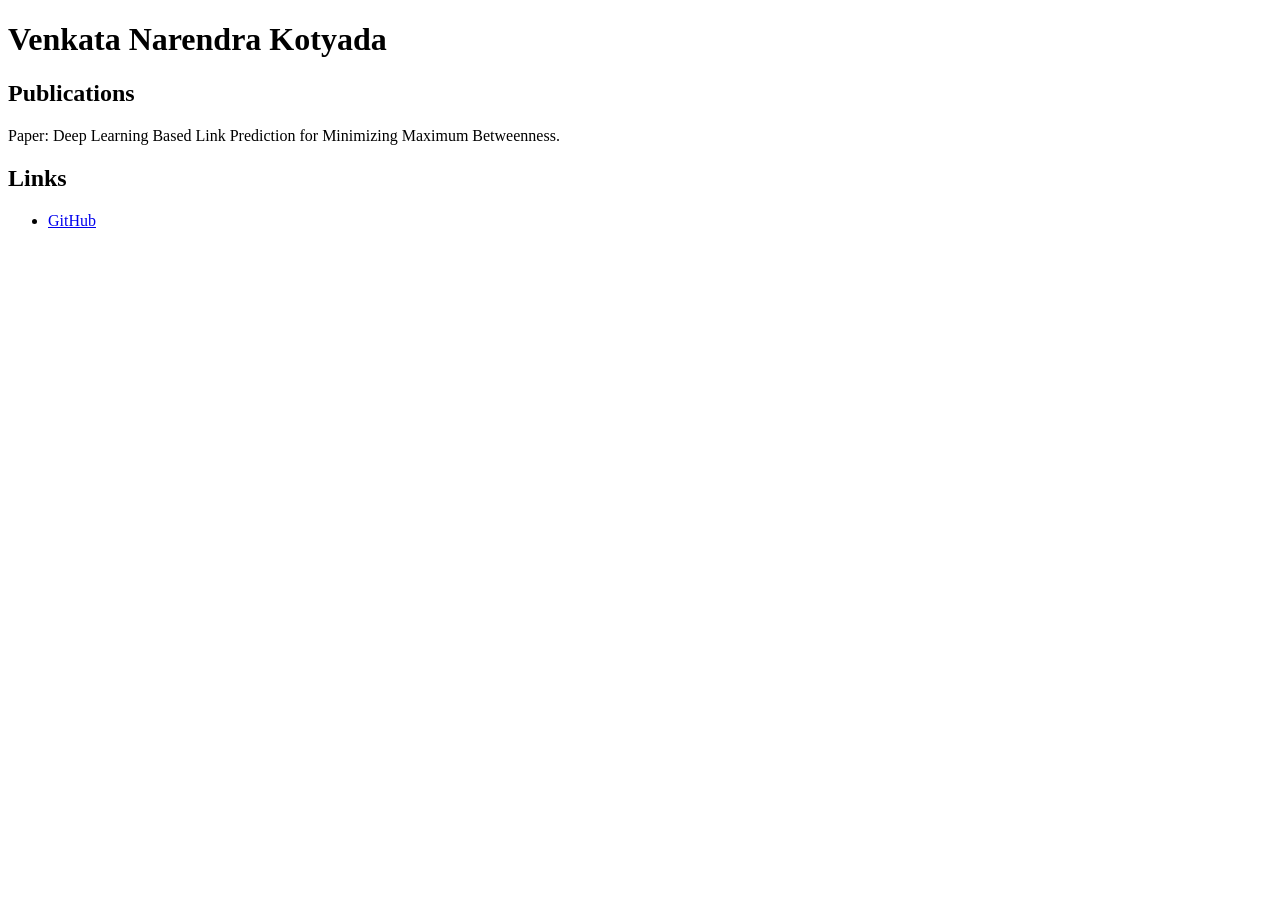
==== index.html @ ee8806d6 "Create index.html" ====
<!DOCTYPE html>
<html>
<head>
<title>Venkata Narendra Kotyada</title>

<meta name="description" content="Hi, I am Narendra, PhD student in Computer Science woring at CVIT, IIIT Hyderabad">

<meta charset="UTF-8">
</head>

<body>

<h1>Venkata Narendra Kotyada</h1>

<h2>Publications</h2>

<p>
Paper: Deep Learning Based Link Prediction for Minimizing Maximum Betweenness.
</p>

<h2>Links</h2>

<ul>
<li><a href="https://github.com/kvn-257">GitHub</a></li>
</ul>

</body>
</html>
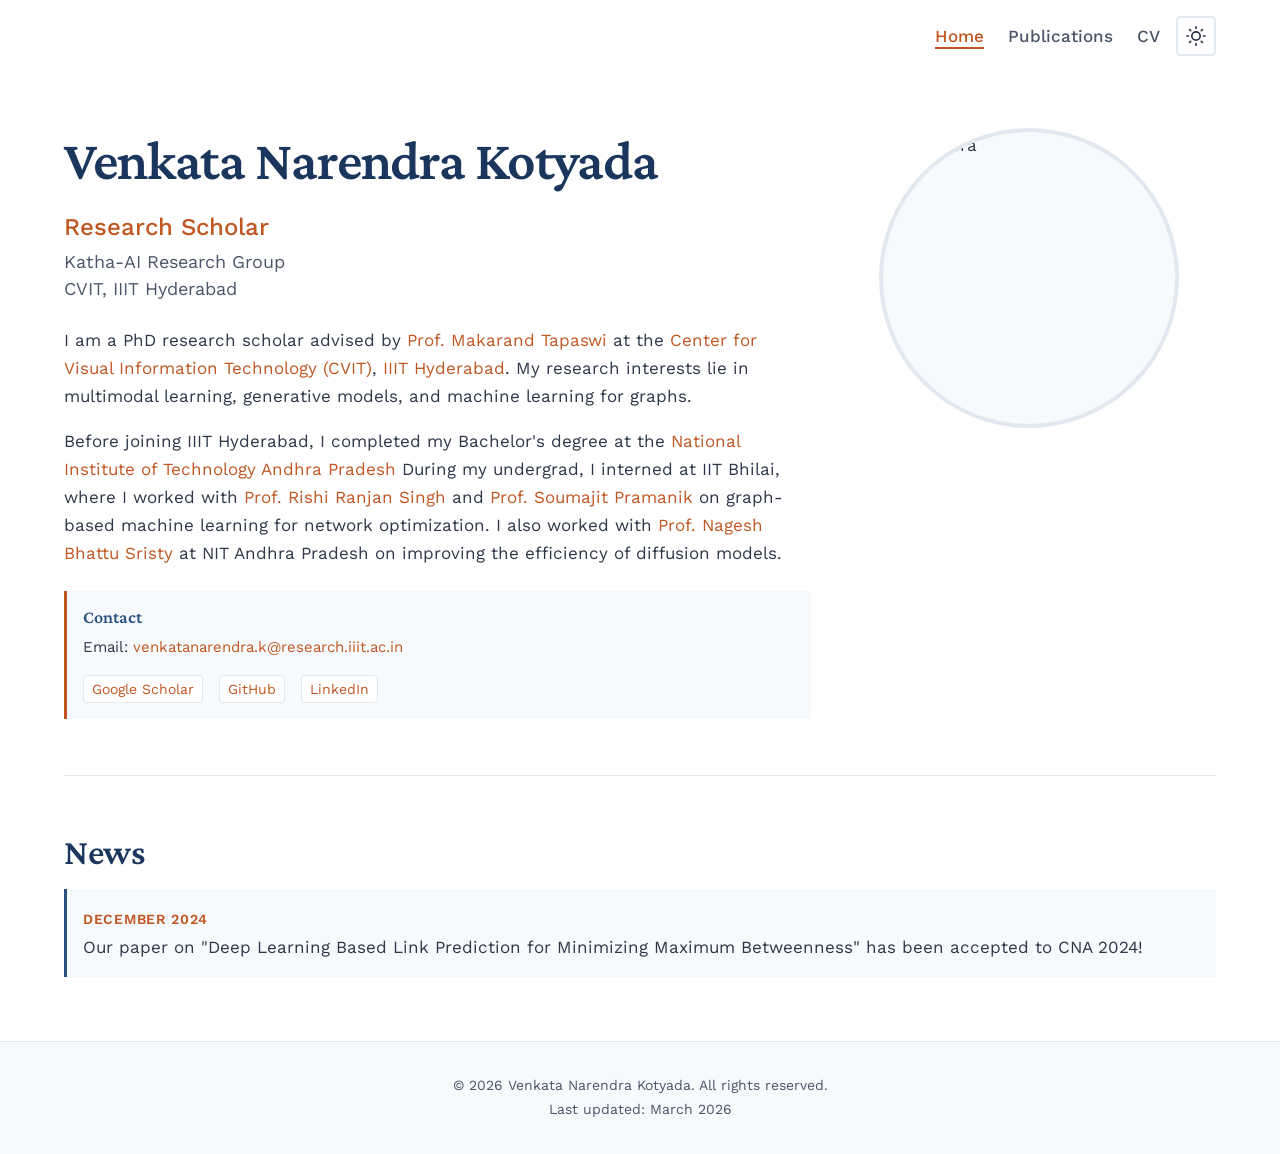
==== commit 7af1df7b: "Add files via upload" ====
--- a/index.html
+++ b/index.html
@@ -1,28 +1,105 @@
 <!DOCTYPE html>
-<html>
+<html lang="en">
 <head>
-<title>Venkata Narendra Kotyada</title>
+    <meta charset="UTF-8">
+    <meta name="viewport" content="width=device-width, initial-scale=1.0">
+    <title>Venkata Narendra Kotyada</title>
+    <link rel="stylesheet" href="styles.css">
+    <link rel="preconnect" href="https://fonts.googleapis.com">
+    <link rel="preconnect" href="https://fonts.gstatic.com" crossorigin>
+    <link href="https://fonts.googleapis.com/css2?family=Crimson+Pro:wght@300;400;600&family=Work+Sans:wght@300;400;500;600&display=swap" rel="stylesheet">
+</head>
+<body class="home-page">
+    <nav class="navbar">
+        <div class="nav-container">
+            <ul class="nav-menu">
+                <li><a href="index.html" class="nav-link active">Home</a></li>
+                <li><a href="publications.html" class="nav-link">Publications</a></li>
+                <!--<li><a href="projects.html" class="nav-link">Projects</a></li>-->
+                <li><a href="cv.html" class="nav-link">CV</a></li>
+            </ul>
+            <button class="theme-toggle" aria-label="Toggle dark mode">
+                <svg class="sun-icon" xmlns="http://www.w3.org/2000/svg" width="20" height="20" viewBox="0 0 24 24" fill="none" stroke="currentColor" stroke-width="2" stroke-linecap="round" stroke-linejoin="round">
+                    <circle cx="12" cy="12" r="5"></circle>
+                    <line x1="12" y1="1" x2="12" y2="3"></line>
+                    <line x1="12" y1="21" x2="12" y2="23"></line>
+                    <line x1="4.22" y1="4.22" x2="5.64" y2="5.64"></line>
+                    <line x1="18.36" y1="18.36" x2="19.78" y2="19.78"></line>
+                    <line x1="1" y1="12" x2="3" y2="12"></line>
+                    <line x1="21" y1="12" x2="23" y2="12"></line>
+                    <line x1="4.22" y1="19.78" x2="5.64" y2="18.36"></line>
+                    <line x1="18.36" y1="5.64" x2="19.78" y2="4.22"></line>
+                </svg>
+                <svg class="moon-icon" xmlns="http://www.w3.org/2000/svg" width="20" height="20" viewBox="0 0 24 24" fill="none" stroke="currentColor" stroke-width="2" stroke-linecap="round" stroke-linejoin="round">
+                    <path d="M21 12.79A9 9 0 1 1 11.21 3 7 7 0 0 0 21 12.79z"></path>
+                </svg>
+            </button>
+        </div>
+    </nav>
 
-<meta name="description" content="Hi, I am Narendra, PhD student in Computer Science woring at CVIT, IIIT Hyderabad">
+    <main class="container">
+        <section class="hero">
+            <div class="hero-content">
+                <div class="hero-text">
+                    <h1 class="fade-in">Venkata Narendra Kotyada</h1>
+                    <p class="subtitle fade-in-delay-1">Research Scholar</p>
+                    <p class="affiliation fade-in-delay-2">Katha-AI Research Group<br>CVIT, IIIT Hyderabad</p>
+                    
+                    <div class="hero-description fade-in-delay-3">
+                        <p>I am a PhD research scholar advised by 
+                            <a href="https://makarandtapaswi.github.io/" target="_blank">Prof. Makarand Tapaswi</a> at the 
+                            <a href="https://cvit.iiit.ac.in" target="_blank">Center for Visual Information Technology (CVIT)</a>, 
+                            <a href="https://www.iiit.ac.in" target="_blank">IIIT Hyderabad</a>. 
+                            My research interests lie in multimodal learning, generative models, and machine learning for graphs.
+                        </p>
+                        
+                        <p>Before joining IIIT Hyderabad, I completed my Bachelor's degree at the 
+                            <a href="https://nitandhra.ac.in/main/" target="_blank">National Institute of Technology Andhra Pradesh</a> During my undergrad, I interned at IIT Bhilai, where I worked with 
+                            <a href="https://www.iitbhilai.ac.in/index.php?pid=rishi" target="_blank">Prof. Rishi Ranjan Singh</a> and 
+                            <a href="https://www.iitbhilai.ac.in/index.php?pid=soumajit" target="_blank">Prof. Soumajit Pramanik</a> on graph-based machine learning for network optimization. 
+                            I also worked with 
+                            <a href="https://nitandhra.ac.in/dept/cse/20001" target="_blank">Prof. Nagesh Bhattu Sristy</a> at NIT Andhra Pradesh on improving the efficiency of diffusion models.
+                            </p>
+                    </div>
 
-<meta charset="UTF-8">
-</head>
+                    <div class="contact-info fade-in-delay-4">
+                        <h3>Contact</h3>
+                        <p>Email: <a href="mailto:venkatanarendra.k@research.iiit.ac.in">venkatanarendra.k@research.iiit.ac.in</a></p>
+                        <div class="social-links">
+                            <a href="https://scholar.google.com/citations?user=dub4Sh4AAAAJ&hl=en" class="social-link">Google Scholar</a>
+                            <a href="https://github.com/kvn-257" class="social-link">GitHub</a>
+                            <a href="https://www.linkedin.com/in/venkata-narendra-kotyada/" class="social-link">LinkedIn</a>
+                        </div>
+                    </div>
+                </div>
 
-<body>
+                <div class="hero-image fade-in-delay-2">
+                    <div class="profile-placeholder">
+                        <img src="images/profile.jpg" alt="Narendra">
+                    </div>
+                </div>
+            </div>
+        </section>
 
-<h1>Venkata Narendra Kotyada</h1>
+        <section class="news-section fade-in-delay-5">
+            <h2>News</h2>
+            <div class="news-grid">
+                <div class="news-item">
+                    <span class="news-date">December 2024</span>
+                    <p>Our paper on "Deep Learning Based Link Prediction for Minimizing Maximum Betweenness" has been accepted to CNA 2024!</p>
+                </div>
+            </div>
+        </section>
 
-<h2>Publications</h2>
+    </main>
 
-<p>
-Paper: Deep Learning Based Link Prediction for Minimizing Maximum Betweenness.
-</p>
+    <footer class="footer">
+        <div class="footer-content">
+            <p>&copy; 2026 Venkata Narendra Kotyada. All rights reserved.</p>
+            <p>Last updated: March 2026</p>
+        </div>
+    </footer>
 
-<h2>Links</h2>
-
-<ul>
-<li><a href="https://github.com/kvn-257">GitHub</a></li>
-</ul>
-
+    <script src="script.js"></script>
 </body>
 </html>
--- a/styles.css
+++ b/styles.css
@@ -0,0 +1,999 @@
+/* ===========================
+   CSS Variables & Reset
+   =========================== */
+
+:root {
+    /* Colors - Sophisticated academic palette (Light Mode) */
+    --color-primary: #1a365d;
+    --color-secondary: #2c5282;
+    --color-accent: #c05621;
+    --color-text: #2d3748;
+    --color-text-light: #4a5568;
+    --color-border: #e2e8f0;
+    --color-bg: #ffffff;
+    --color-bg-subtle: #f7fafc;
+    --color-bg-hover: #edf2f7;
+    
+    /* Typography */
+    --font-serif: 'Crimson Pro', Georgia, serif;
+    --font-sans: 'Work Sans', -apple-system, BlinkMacSystemFont, sans-serif;
+    
+    /* Spacing */
+    --spacing-xs: 0.1rem;
+    --spacing-sm: 0.5rem;
+    --spacing-md: 1.0rem;
+    --spacing-lg: 1.5rem;
+    --spacing-xl: 2.0rem;
+    
+    /* Layout */
+    --max-width: 1200px;
+    --border-radius: 4px;
+    
+    /* Transitions */
+    --transition: all 0.3s cubic-bezier(0.4, 0, 0.2, 1);
+}
+
+/* Dark Mode Colors */
+body.dark-mode {
+    --color-primary: #93c5fd;
+    --color-secondary: #60a5fa;
+    --color-accent: #fb923c;
+    --color-text: #e5e7eb;
+    --color-text-light: #9ca3af;
+    --color-border: #374151;
+    --color-bg: #111827;
+    --color-bg-subtle: #1f2937;
+    --color-bg-hover: #2d3748;
+}
+
+* {
+    margin: 0;
+    padding: 0;
+    box-sizing: border-box;
+}
+
+body {
+    font-family: var(--font-sans);
+    font-size: 17px;
+    line-height: 1.6;
+    color: var(--color-text);
+    background-color: var(--color-bg);
+    -webkit-font-smoothing: antialiased;
+    -moz-osx-font-smoothing: grayscale;
+    transition: background-color 0.3s ease, color 0.3s ease;
+}
+
+/* ===========================
+   Typography
+   =========================== */
+
+h1, h2, h3, h4, h5, h6 {
+    font-family: var(--font-serif);
+    font-weight: 600;
+    line-height: 1.15;
+    color: var(--color-primary);
+    margin-bottom: var(--spacing-sm);
+}
+
+h1 {
+    font-size: 3.5rem;
+    letter-spacing: -0.02em;
+    margin-bottom: var(--spacing-md);
+}
+
+h2 {
+    font-size: 2.25rem;
+    letter-spacing: -0.01em;
+    margin-top: var(--spacing-lg);
+    margin-bottom: var(--spacing-md);
+}
+
+h3 {
+    font-size: 1.5rem;
+    color: var(--color-secondary);
+}
+
+p {
+    margin-bottom: var(--spacing-sm);
+}
+
+a {
+    color: var(--color-accent);
+    text-decoration: none;
+    transition: var(--transition);
+}
+
+a:hover {
+    color: var(--color-secondary);
+}
+
+/* ===========================
+   Navigation
+   =========================== */
+
+.navbar {
+    background-color: var(--color-bg);
+    border-bottom: 1px solid var(--color-border);
+    position: sticky;
+    top: 0;
+    z-index: 100;
+    backdrop-filter: blur(10px);
+    background-color: rgba(255, 255, 255, 0.95);
+    transition: var(--transition);
+}
+
+body.dark-mode .navbar {
+    background-color: rgba(17, 24, 39, 0.95);
+}
+
+.nav-container {
+    max-width: var(--max-width);
+    margin: 0 auto;
+    padding: var(--spacing-md) var(--spacing-lg);
+    display: flex;
+    align-items: center;
+}
+
+.nav-logo {
+    font-family: var(--font-serif);
+    font-size: 1.5rem;
+    font-weight: 600;
+    color: var(--color-primary);
+}
+
+.nav-menu {
+    display: flex;
+    list-style: none;
+    gap: var(--spacing-lg);
+    margin-left: auto;
+}
+
+.nav-link {
+    font-weight: 500;
+    color: var(--color-text-light);
+    padding: var(--spacing-xs) 0;
+    border-bottom: 2px solid transparent;
+    transition: var(--transition);
+}
+
+.nav-link:hover,
+.nav-link.active {
+    color: var(--color-accent);
+    border-bottom-color: var(--color-accent);
+}
+
+/* Theme Toggle Button */
+.theme-toggle {
+    background: none;
+    border: 2px solid var(--color-border);
+    border-radius: var(--border-radius);
+    padding: var(--spacing-xs);
+    cursor: pointer;
+    display: flex;
+    align-items: center;
+    justify-content: center;
+    color: var(--color-text);
+    transition: var(--transition);
+    width: 40px;
+    height: 40px;
+    position: relative;
+    margin-left: var(--spacing-md);
+}
+
+.theme-toggle:hover {
+    background-color: var(--color-bg-hover);
+    border-color: var(--color-accent);
+    transform: rotate(15deg);
+}
+
+.theme-toggle svg {
+    position: absolute;
+    transition: opacity 0.3s ease, transform 0.3s ease;
+}
+
+.sun-icon {
+    opacity: 1;
+    transform: rotate(0deg);
+}
+
+.moon-icon {
+    opacity: 0;
+    transform: rotate(-90deg);
+}
+
+body.dark-mode .sun-icon {
+    opacity: 0;
+    transform: rotate(90deg);
+}
+
+body.dark-mode .moon-icon {
+    opacity: 1;
+    transform: rotate(0deg);
+}
+
+/* ===========================
+   Layout
+   =========================== */
+
+.container {
+    max-width: var(--max-width);
+    margin: 0 auto;
+    padding: var(--spacing-xl) var(--spacing-lg);
+}
+
+.cv-container {
+    max-width: 900px;
+}
+
+/* ===========================
+   Hero Section (Home)
+   =========================== */
+
+.hero {
+    padding: var(--spacing-lg) 0;
+}
+
+.hero-content {
+    display: grid;
+    grid-template-columns: 2fr 1fr;
+    gap: var(--spacing-xl);
+    align-items: start;
+}
+
+.subtitle {
+    font-size: 1.5rem;
+    color: var(--color-accent);
+    font-weight: 500;
+    margin-bottom: var(--spacing-xs);
+}
+
+.affiliation {
+    font-size: 1.125rem;
+    color: var(--color-text-light);
+    margin-bottom: var(--spacing-lg);
+    line-height: 1.5;
+}
+
+.hero-description {
+    margin: var(--spacing-lg) 0;
+}
+
+.hero-description p {
+    font-size: 1.0625rem;
+    line-height: 1.65;
+    margin-bottom: var(--spacing-md);
+}
+
+.contact-info {
+    margin-top: var(--spacing-lg);
+    padding: var(--spacing-md);
+    background-color: var(--color-bg-subtle);
+    border-left: 3px solid var(--color-accent);
+}
+
+.contact-info h3 {
+    font-size: 1.125rem;
+    margin-bottom: var(--spacing-sm);
+}
+
+.contact-info p {
+    margin-bottom: var(--spacing-xs);
+    font-size: 0.9375rem;
+}
+
+.social-links {
+    display: flex;
+    gap: var(--spacing-md);
+    margin-top: var(--spacing-md);
+    flex-wrap: wrap;
+}
+
+.social-link {
+    padding: var(--spacing-xs) var(--spacing-sm);
+    background-color: var(--color-bg);
+    border: 1px solid var(--color-border);
+    border-radius: var(--border-radius);
+    font-size: 0.875rem;
+    transition: var(--transition);
+}
+
+.social-link:hover {
+    background-color: var(--color-accent);
+    color: white;
+    border-color: var(--color-accent);
+}
+
+.hero-image {
+    display: flex;
+    justify-content: center;
+    align-items: start;
+}
+
+.profile-placeholder {
+    width: 300px;
+    height: 300px;
+    border-radius: 50%;
+    overflow: hidden;
+    background-color: var(--color-bg-subtle);
+    border: 4px solid var(--color-border);
+    color: var(--color-text);
+}
+
+.profile-placeholder img {
+    width: 100%;
+    height: 100%;
+    object-fit: cover;
+}
+
+
+/* ===========================
+   News Section
+   =========================== */
+
+.news-section {
+    margin-top: var(--spacing-xl);
+    padding-top: var(--spacing-xl);
+    border-top: 1px solid var(--color-border);
+}
+
+.news-grid {
+    display: grid;
+    gap: var(--spacing-md);
+}
+
+.news-item {
+    padding: var(--spacing-md);
+    background-color: var(--color-bg-subtle);
+    border-left: 3px solid var(--color-secondary);
+    transition: var(--transition);
+}
+
+.news-item:hover {
+    background-color: var(--color-bg-hover);
+    transform: translateX(4px);
+}
+
+.news-date {
+    font-weight: 600;
+    color: var(--color-accent);
+    font-size: 0.875rem;
+    text-transform: uppercase;
+    letter-spacing: 0.05em;
+}
+
+.news-item p {
+    margin-top: var(--spacing-xs);
+    margin-bottom: 0;
+}
+
+/* ===========================
+   Page Header
+   =========================== */
+
+.page-header {
+    margin-bottom: var(--spacing-xl);
+    padding-bottom: var(--spacing-lg);
+    border-bottom: 2px solid var(--color-border);
+}
+
+.page-subtitle {
+    font-size: 1.25rem;
+    color: var(--color-text-light);
+    margin-top: var(--spacing-sm);
+}
+
+.home-page .navbar {
+    border-bottom: none;
+}
+/* ===========================
+   Publications
+   =========================== */
+
+.publications-section {
+    margin-top: var(--spacing-lg);
+}
+
+.year-section {
+    margin-bottom: var(--spacing-lg);
+}
+
+.year-header {
+    font-size: 1.75rem;
+    color: var(--color-accent);
+    margin-bottom: var(--spacing-lg);
+    padding-bottom: var(--spacing-sm);
+    border-bottom: 2px solid var(--color-border);
+}
+
+.publication-item {
+    margin-bottom: var(--spacing-md);
+    padding: var(--spacing-md);
+    background-color: var(--color-bg-subtle);
+    border-left: 3px solid var(--color-secondary);
+    transition: var(--transition);
+    position: relative;
+    padding-right: 180px;
+}
+
+
+.pub-image{
+    position: absolute;
+    right: 20px;
+    top: 20px;
+    bottom: 20px;
+    width: 160px;
+    overflow: hidden;
+    border-radius: 6px;
+}
+
+
+.pub-image img{
+    width: 100%;
+    height: 100%;
+    object-fit: cover;
+}
+
+.publication-item:hover {
+    background-color: var(--color-bg-hover);
+    border-left-color: var(--color-accent);
+}
+
+.pub-title {
+    font-size: 1.25rem;
+    margin-bottom: var(--spacing-sm);
+    line-height: 1.4;
+}
+
+.pub-authors {
+    font-size: 0.9375rem;
+    color: var(--color-text-light);
+    margin-bottom: var(--spacing-xs);
+}
+
+.pub-authors strong {
+    color: var(--color-text);
+}
+
+.pub-venue {
+    font-style: italic;
+    color: var(--color-accent);
+    margin-bottom: var(--spacing-sm);
+    font-size: 0.9375rem;
+}
+
+.pub-description {
+    line-height: 1.6;
+    margin-bottom: var(--spacing-md);
+}
+
+.pub-links {
+    display: flex;
+    gap: var(--spacing-sm);
+    flex-wrap: wrap;
+}
+
+.pub-link {
+    padding: var(--spacing-xs) var(--spacing-sm);
+    background-color: var(--color-bg);
+    border: 1px solid var(--color-border);
+    border-radius: var(--border-radius);
+    font-size: 0.875rem;
+    font-weight: 500;
+    transition: var(--transition);
+}
+
+.pub-link:hover {
+    background-color: var(--color-accent);
+    color: white;
+    border-color: var(--color-accent);
+}
+
+/* ===========================
+   Projects
+   =========================== */
+
+.projects-section {
+    margin-top: var(--spacing-lg);
+}
+
+.project-card {
+    display: grid;
+    grid-template-columns: 2fr 1fr;
+    gap: var(--spacing-lg);
+    margin-bottom: var(--spacing-lg);
+    padding: var(--spacing-md);
+    background-color: var(--color-bg-subtle);
+    border: 1px solid var(--color-border);
+    border-radius: var(--border-radius);
+    transition: var(--transition);
+}
+
+.project-card:hover {
+    box-shadow: 0 8px 24px rgba(0, 0, 0, 0.1);
+    transform: translateY(-2px);
+}
+
+.project-card.featured {
+    background: linear-gradient(135deg, #e8f4f8 0%, var(--color-bg-subtle) 100%);
+    border: 2px solid var(--color-accent);
+}
+
+body.dark-mode .project-card.featured {
+    background: linear-gradient(135deg, #1e3a5f 0%, var(--color-bg-subtle) 100%);
+}
+
+.project-tag {
+    display: inline-block;
+    padding: var(--spacing-xs) var(--spacing-sm);
+    background-color: var(--color-accent);
+    color: white;
+    font-size: 0.75rem;
+    font-weight: 600;
+    text-transform: uppercase;
+    letter-spacing: 0.05em;
+    border-radius: var(--border-radius);
+    margin-bottom: var(--spacing-sm);
+}
+
+.project-tag.completed {
+    background-color: var(--color-text-light);
+}
+
+.project-card h2 {
+    font-size: 1.75rem;
+    margin-top: var(--spacing-xs);
+    margin-bottom: var(--spacing-sm);
+}
+
+.project-meta {
+    color: var(--color-text-light);
+    font-size: 0.9375rem;
+    margin-bottom: var(--spacing-md);
+    font-style: italic;
+}
+
+.project-description {
+    line-height: 1.65;
+    margin-bottom: var(--spacing-sm);
+}
+
+.project-links {
+    display: flex;
+    gap: var(--spacing-sm);
+    margin-top: var(--spacing-md);
+    flex-wrap: wrap;
+}
+
+.project-link {
+    padding: var(--spacing-xs) var(--spacing-sm);
+    background-color: var(--color-bg);
+    border: 1px solid var(--color-border);
+    border-radius: var(--border-radius);
+    font-size: 0.875rem;
+    font-weight: 500;
+    transition: var(--transition);
+}
+
+.project-link:hover {
+    background-color: var(--color-secondary);
+    color: white;
+    border-color: var(--color-secondary);
+}
+
+.project-visual {
+    display: flex;
+    align-items: center;
+    justify-content: center;
+}
+
+.project-placeholder {
+    width: 100%;
+    max-width: 400px;
+    border-radius: var(--border-radius);
+    overflow: hidden;
+    background-color: var(--color-bg);
+    border: 1px solid var(--color-border);
+    color: var(--color-text);
+}
+
+.project-placeholder svg {
+    width: 100%;
+    height: auto;
+    display: block;
+}
+
+/* ===========================
+   Open Source Section
+   =========================== */
+
+.open-source-section {
+    margin-top: var(--spacing-xl);
+    padding-top: var(--spacing-xl);
+    border-top: 1px solid var(--color-border);
+}
+
+.os-grid {
+    display: grid;
+    grid-template-columns: repeat(auto-fit, minmax(300px, 1fr));
+    gap: var(--spacing-lg);
+    margin-top: var(--spacing-md);
+}
+
+.os-card {
+    padding: var(--spacing-lg);
+    background-color: var(--color-bg-subtle);
+    border: 1px solid var(--color-border);
+    border-radius: var(--border-radius);
+    transition: var(--transition);
+}
+
+.os-card:hover {
+    background-color: var(--color-bg-hover);
+    transform: translateY(-2px);
+    box-shadow: 0 4px 12px rgba(0, 0, 0, 0.08);
+}
+
+.os-card h3 {
+    margin-bottom: var(--spacing-sm);
+}
+
+.os-card p {
+    color: var(--color-text-light);
+    margin-bottom: var(--spacing-md);
+}
+
+.os-link {
+    color: var(--color-accent);
+    font-weight: 500;
+    font-size: 0.9375rem;
+}
+
+/* ===========================
+   CV Sections
+   =========================== */
+
+.cv-download {
+    margin-top: var(--spacing-md);
+}
+
+.download-btn {
+    display: inline-block;
+    padding: var(--spacing-sm) var(--spacing-lg);
+    background-color: var(--color-accent);
+    color: white;
+    font-weight: 600;
+    border-radius: var(--border-radius);
+    transition: var(--transition);
+}
+
+.download-btn:hover {
+    background-color: var(--color-secondary);
+    transform: translateY(-2px);
+    box-shadow: 0 4px 12px rgba(0, 0, 0, 0.15);
+}
+
+.cv-section {
+    margin-bottom: var(--spacing-lg);
+    padding-bottom: var(--spacing-md);
+    border-bottom: 1px solid var(--color-border);
+}
+
+.cv-section:last-child {
+    border-bottom: none;
+}
+
+.cv-section h2 {
+    font-size: 1.75rem;
+    margin-bottom: var(--spacing-lg);
+    color: var(--color-accent);
+}
+
+.cv-item {
+    margin-bottom: var(--spacing-md);
+}
+
+.cv-item:last-child {
+    margin-bottom: 0;
+}
+
+/* CV Item with Logo Layout */
+.cv-item-with-logo {
+    display: grid;
+    grid-template-columns: 80px 1fr;
+    gap: var(--spacing-md);
+    margin-bottom: var(--spacing-lg);
+    align-items: start;
+}
+
+.cv-item-with-logo:last-child {
+    margin-bottom: 0;
+}
+
+.cv-logo {
+    width: 80px;
+    height: 80px;
+    display: flex;
+    align-items: center;
+    justify-content: center;
+    border-radius: 50%;
+    overflow: hidden;
+    background-color: var(--color-bg-subtle);
+    border: 1px solid var(--color-border);
+    flex-shrink: 0;
+}
+
+.cv-logo img {
+    width: 100%;
+    height: 100%;
+    object-fit: cover;
+}
+
+.cv-content {
+    flex: 1;
+}
+
+.cv-item-header {
+    display: flex;
+    justify-content: space-between;
+    align-items: baseline;
+    margin-bottom: var(--spacing-xs);
+    flex-wrap: wrap;
+    gap: var(--spacing-sm);
+    color: var(--color-primary);
+}
+
+.cv-item-header h3 {
+    color: var(--color-primary);
+    font-size: 1.25rem;
+    margin-bottom: 0;
+}
+
+.cv-date {
+    color: var(--color-text-light);
+    font-weight: 500;
+    font-size: 0.9375rem;
+}
+
+.cv-institution {
+    color: var(--color-secondary);
+    font-weight: 500;
+    margin-bottom: var(--spacing-xs);
+}
+
+.cv-description {
+    color: var(--color-text-light);
+    line-height: 1.6;
+}
+
+.cv-subsection {
+    margin-bottom: var(--spacing-md);
+}
+
+.cv-subsection h3 {
+    font-size: 1.125rem;
+    margin-bottom: var(--spacing-md);
+}
+
+.cv-list {
+    display: flex;
+    flex-direction: column;
+    gap: var(--spacing-md);
+}
+
+.cv-list-item {
+    display: grid;
+    grid-template-columns: 120px 1fr;
+    gap: var(--spacing-md);
+}
+
+.cv-list-content strong {
+    color: var(--color-secondary);
+}
+
+.cv-list-content p {
+    color: var(--color-text-light);
+    font-size: 0.9375rem;
+    margin-top: var(--spacing-xs);
+}
+
+.cv-conferences {
+    color: var(--color-text-light);
+    line-height: 1.65;
+}
+
+.mentee-list {
+    list-style-position: inside;
+    color: var(--color-text-light);
+}
+
+.mentee-list li {
+    margin-bottom: var(--spacing-xs);
+    line-height: 1.6;
+}
+
+.skills-grid {
+    display: grid;
+    grid-template-columns: repeat(auto-fit, minmax(250px, 1fr));
+    gap: var(--spacing-lg);
+    margin-top: var(--spacing-md);
+}
+
+.skill-category {
+    padding: var(--spacing-md);
+    background-color: var(--color-bg-subtle);
+    border-left: 3px solid var(--color-accent);
+}
+
+.skill-category h3 {
+    font-size: 1.125rem;
+    margin-bottom: var(--spacing-sm);
+}
+
+.skill-category p {
+    color: var(--color-text-light);
+    font-size: 0.9375rem;
+    margin-bottom: 0;
+}
+
+/* ===========================
+   Footer
+   =========================== */
+
+.footer {
+    margin-top: var(--spacing-xl);
+    padding: var(--spacing-xl) 0;
+    border-top: 1px solid var(--color-border);
+    background-color: var(--color-bg-subtle);
+}
+
+.footer-content {
+    max-width: var(--max-width);
+    margin: 0 auto;
+    padding: 0 var(--spacing-lg);
+    text-align: center;
+    color: var(--color-text-light);
+    font-size: 0.875rem;
+}
+
+.footer-content p {
+    margin-bottom: var(--spacing-xs);
+}
+
+/* ===========================
+   Animations
+   =========================== */
+
+@keyframes fadeIn {
+    from {
+        opacity: 0;
+        transform: translateY(20px);
+    }
+    to {
+        opacity: 1;
+        transform: translateY(0);
+    }
+}
+
+.fade-in {
+    animation: fadeIn 0.8s ease-out;
+}
+
+.fade-in-delay-1 {
+    animation: fadeIn 0.8s ease-out 0.1s both;
+}
+
+.fade-in-delay-2 {
+    animation: fadeIn 0.8s ease-out 0.2s both;
+}
+
+.fade-in-delay-3 {
+    animation: fadeIn 0.8s ease-out 0.3s both;
+}
+
+.fade-in-delay-4 {
+    animation: fadeIn 0.8s ease-out 0.4s both;
+}
+
+.fade-in-delay-5 {
+    animation: fadeIn 0.8s ease-out 0.5s both;
+}
+
+.fade-in-delay-6 {
+    animation: fadeIn 0.8s ease-out 0.6s both;
+}
+
+.fade-in-delay-7 {
+    animation: fadeIn 0.8s ease-out 0.7s both;
+}
+
+.fade-in-delay-8 {
+    animation: fadeIn 0.8s ease-out 0.8s both;
+}
+
+.fade-in-delay-9 {
+    animation: fadeIn 0.8s ease-out 0.9s both;
+}
+
+/* ===========================
+   Responsive Design
+   =========================== */
+
+@media (max-width: 768px) {
+    h1 {
+        font-size: 2.5rem;
+    }
+    
+    h2 {
+        font-size: 1.75rem;
+    }
+    
+    .nav-container {
+        flex-direction: column;
+        gap: var(--spacing-md);
+    }
+    
+    .nav-menu {
+        gap: var(--spacing-md);
+    }
+    
+    .hero-content {
+        grid-template-columns: 1fr;
+    }
+    
+    .hero-image {
+        order: -1;
+    }
+    
+    .project-card {
+        grid-template-columns: 1fr;
+    }
+    
+    .publication-item{
+        padding-right: var(--spacing-md);
+    }
+
+    .pub-image{
+        position: static;
+        width: 100%;
+        height: 180px;
+        margin-bottom: 12px;
+    }
+
+    .pub-image img{
+        width: 100%;
+        height: 100%;
+        object-fit: cover;
+    }
+
+    .project-visual {
+        order: -1;
+    }
+    
+    .cv-list-item {
+        grid-template-columns: 1fr;
+        gap: var(--spacing-xs);
+    }
+    
+    .interests-grid {
+        grid-template-columns: 1fr;
+    }
+}
+
+@media (max-width: 480px) {
+    body {
+        font-size: 16px;
+    }
+    
+    .container {
+        padding: var(--spacing-lg) var(--spacing-md);
+    }
+    
+    h1 {
+        font-size: 2rem;
+    }
+    
+    .profile-placeholder {
+        width: 200px;
+        height: 200px;
+    }
+}
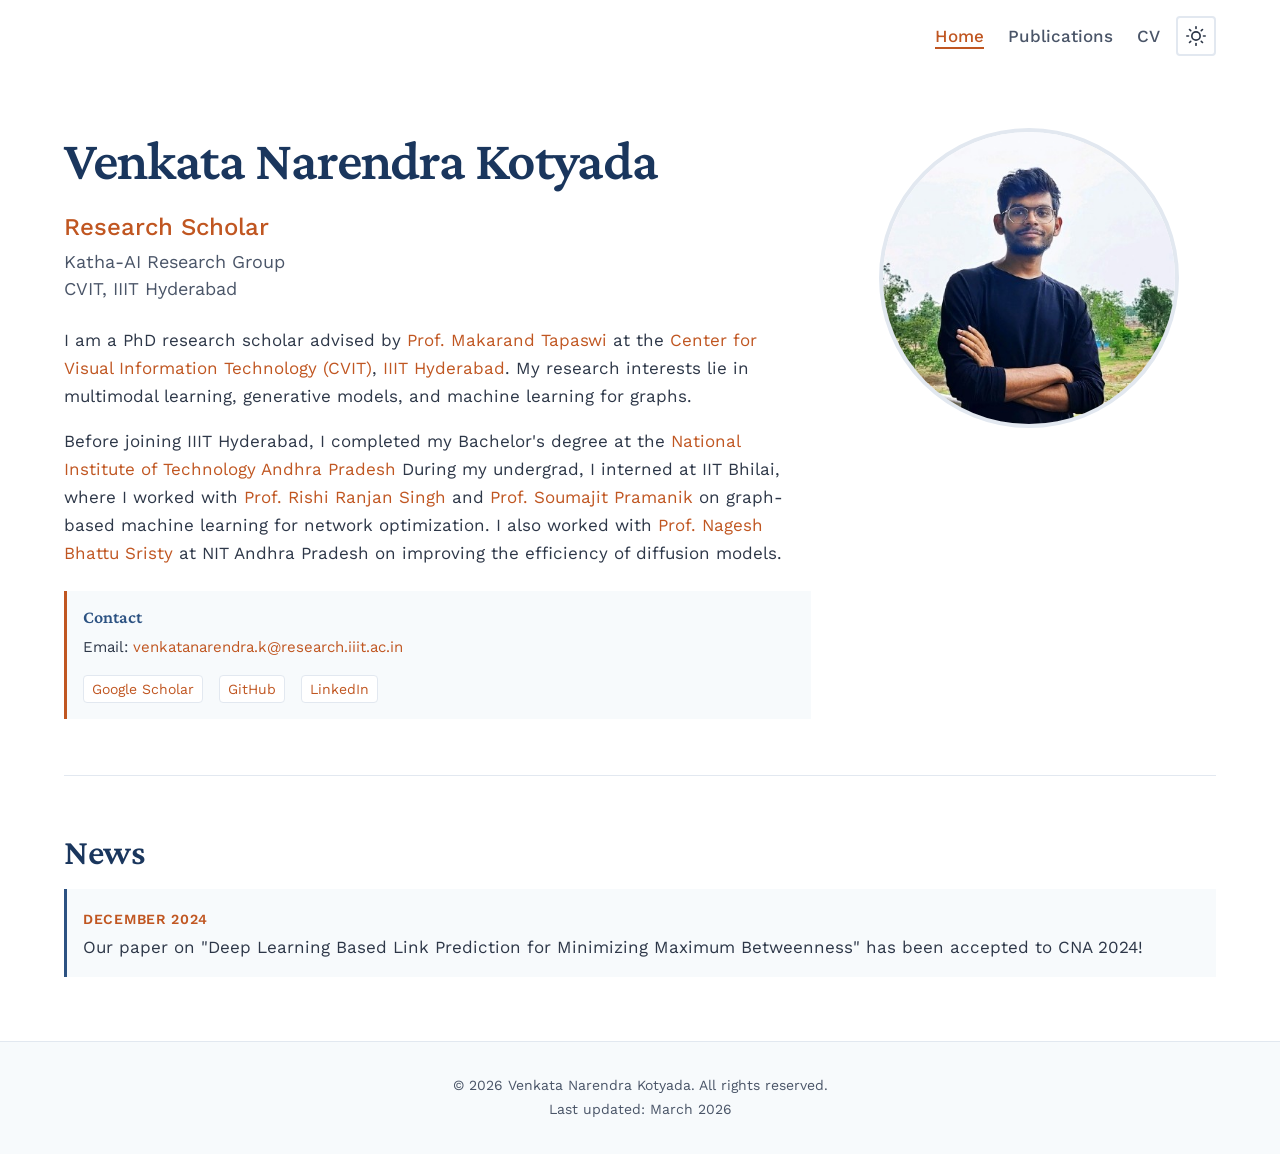
==== commit dbb3443a: "Update index.html" ====
--- a/index.html
+++ b/index.html
@@ -4,6 +4,7 @@
     <meta charset="UTF-8">
     <meta name="viewport" content="width=device-width, initial-scale=1.0">
     <title>Venkata Narendra Kotyada</title>
+    <link rel="icon" type="image/jpg" href="images/favicon.jpg">
     <link rel="stylesheet" href="styles.css">
     <link rel="preconnect" href="https://fonts.googleapis.com">
     <link rel="preconnect" href="https://fonts.gstatic.com" crossorigin>
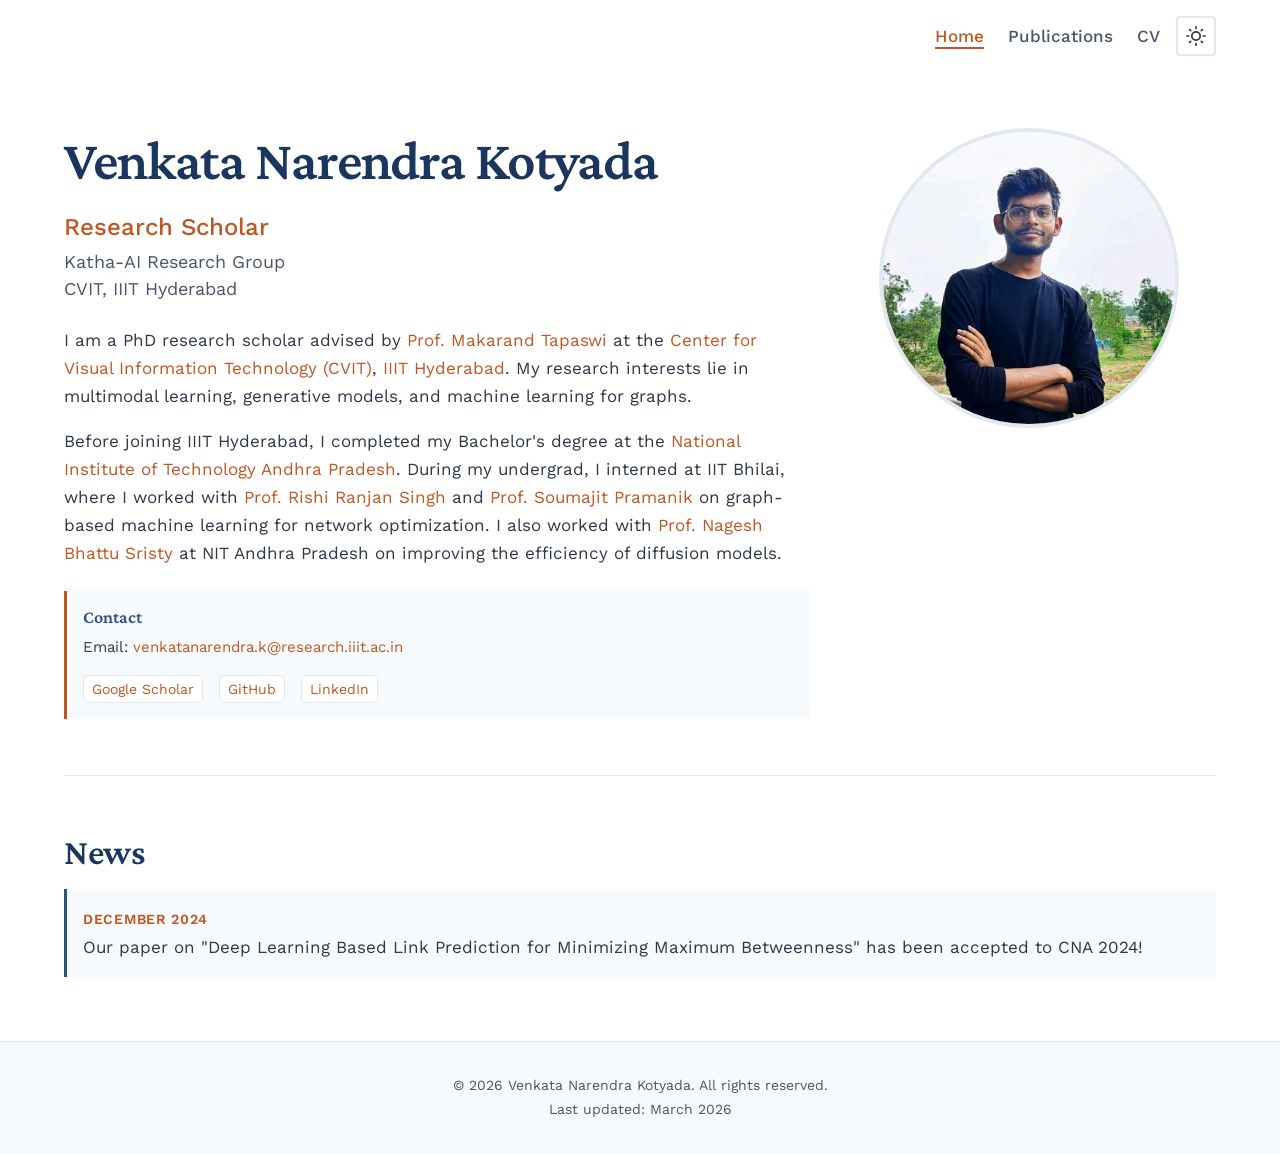
==== commit b102e43e: "bug fixes" ====
--- a/index.html
+++ b/index.html
@@ -4,7 +4,7 @@
     <meta charset="UTF-8">
     <meta name="viewport" content="width=device-width, initial-scale=1.0">
     <title>Venkata Narendra Kotyada</title>
-    <link rel="icon" type="image/jpg" href="images/favicon.jpg">
+    <link rel="icon" type="image/png" href="images/favicon.png">
     <link rel="stylesheet" href="styles.css">
     <link rel="preconnect" href="https://fonts.googleapis.com">
     <link rel="preconnect" href="https://fonts.gstatic.com" crossorigin>
@@ -14,10 +14,10 @@
     <nav class="navbar">
         <div class="nav-container">
             <ul class="nav-menu">
-                <li><a href="index.html" class="nav-link active">Home</a></li>
-                <li><a href="publications.html" class="nav-link">Publications</a></li>
-                <!--<li><a href="projects.html" class="nav-link">Projects</a></li>-->
-                <li><a href="cv.html" class="nav-link">CV</a></li>
+                <li><a href="/" class="nav-link active">Home</a></li>
+                <li><a href="/publications" class="nav-link">Publications</a></li>
+                <!--<li><a href="/projects" class="nav-link">Projects</a></li>-->
+                <li><a href="/cv" class="nav-link">CV</a></li>
             </ul>
             <button class="theme-toggle" aria-label="Toggle dark mode">
                 <svg class="sun-icon" xmlns="http://www.w3.org/2000/svg" width="20" height="20" viewBox="0 0 24 24" fill="none" stroke="currentColor" stroke-width="2" stroke-linecap="round" stroke-linejoin="round">
@@ -55,7 +55,7 @@
                         </p>
                         
                         <p>Before joining IIIT Hyderabad, I completed my Bachelor's degree at the 
-                            <a href="https://nitandhra.ac.in/main/" target="_blank">National Institute of Technology Andhra Pradesh</a> During my undergrad, I interned at IIT Bhilai, where I worked with 
+                            <a href="https://nitandhra.ac.in/main/" target="_blank">National Institute of Technology Andhra Pradesh</a>. During my undergrad, I interned at IIT Bhilai, where I worked with 
                             <a href="https://www.iitbhilai.ac.in/index.php?pid=rishi" target="_blank">Prof. Rishi Ranjan Singh</a> and 
                             <a href="https://www.iitbhilai.ac.in/index.php?pid=soumajit" target="_blank">Prof. Soumajit Pramanik</a> on graph-based machine learning for network optimization. 
                             I also worked with 
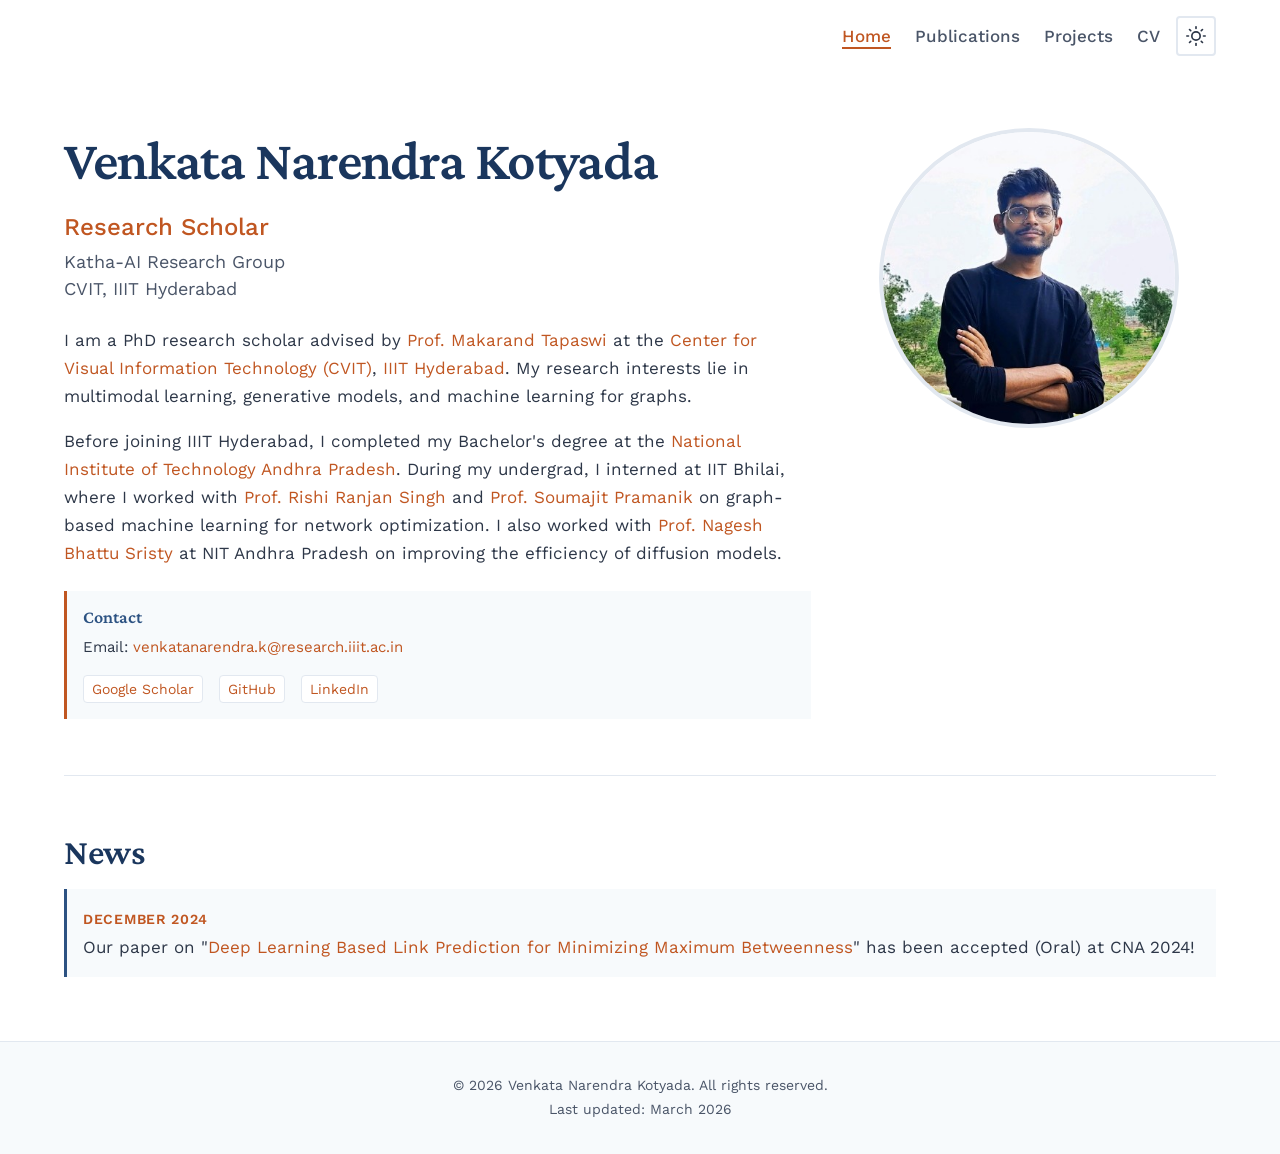
==== commit e7b77aae: "new chnages" ====
--- a/index.html
+++ b/index.html
@@ -16,7 +16,7 @@
             <ul class="nav-menu">
                 <li><a href="/" class="nav-link active">Home</a></li>
                 <li><a href="/publications" class="nav-link">Publications</a></li>
-                <!--<li><a href="/projects" class="nav-link">Projects</a></li>-->
+                <li><a href="/projects" class="nav-link">Projects</a></li>
                 <li><a href="/cv" class="nav-link">CV</a></li>
             </ul>
             <button class="theme-toggle" aria-label="Toggle dark mode">
@@ -87,7 +87,7 @@
             <div class="news-grid">
                 <div class="news-item">
                     <span class="news-date">December 2024</span>
-                    <p>Our paper on "Deep Learning Based Link Prediction for Minimizing Maximum Betweenness" has been accepted to CNA 2024!</p>
+                    <p>Our paper on "<a href="/project/min-max-betweenness/">Deep Learning Based Link Prediction for Minimizing Maximum Betweenness</a>" has been accepted (Oral) at CNA 2024!</p>
                 </div>
             </div>
         </section>
--- a/styles.css
+++ b/styles.css
@@ -545,6 +545,16 @@
     margin-bottom: var(--spacing-sm);
 }
 
+.project-card h2 a,
+.pub-title a {
+    color: inherit;
+}
+
+.project-card h2 a:hover,
+.pub-title a:hover {
+    color: var(--color-accent);
+}
+
 .project-meta {
     color: var(--color-text-light);
     font-size: 0.9375rem;
@@ -596,10 +606,54 @@
     color: var(--color-text);
 }
 
-.project-placeholder svg {
+.project-placeholder svg,
+.project-placeholder img {
     width: 100%;
     height: auto;
     display: block;
+}
+
+.project-placeholder img {
+    background-color: #ffffff;
+}
+
+/* Equal-height project cards with same-size images */
+.projects-section.equal-cards {
+    display: grid;
+    grid-auto-rows: 1fr;
+    gap: var(--spacing-lg);
+}
+
+.projects-section.equal-cards .project-card {
+    margin-bottom: 0;
+}
+
+.projects-section.equal-cards .project-content {
+    display: flex;
+    flex-direction: column;
+}
+
+.projects-section.equal-cards .project-tag {
+    align-self: flex-start;
+}
+
+.projects-section.equal-cards .project-links {
+    margin-top: auto;
+    padding-top: var(--spacing-md);
+}
+
+.projects-section.equal-cards .project-description {
+    font-size: 0.9375rem;
+}
+
+.projects-section.equal-cards .project-placeholder {
+    aspect-ratio: 16 / 9;
+    background-color: #ffffff;
+}
+
+.projects-section.equal-cards .project-placeholder img {
+    height: 100%;
+    object-fit: contain;
 }
 
 /* ===========================
